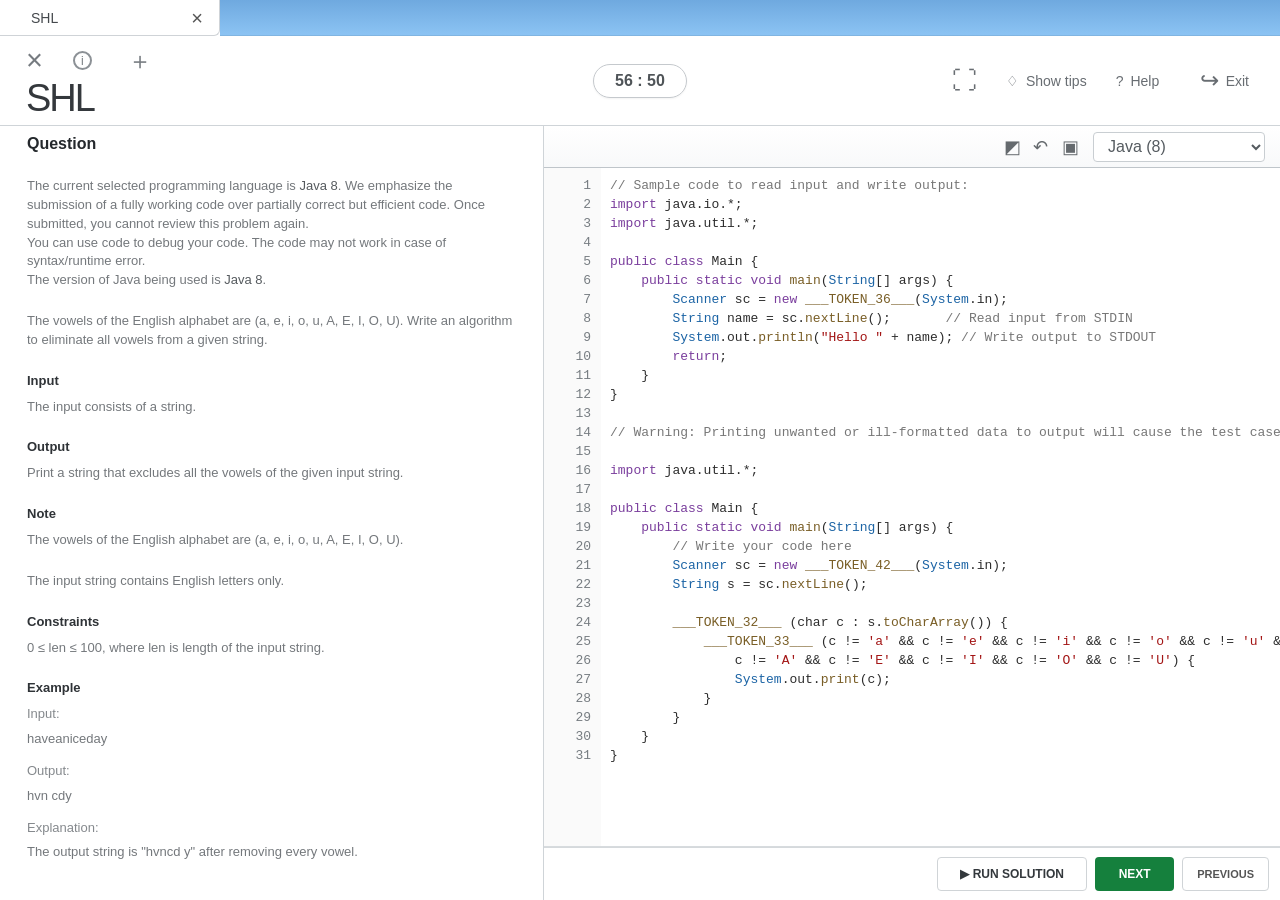
==== Coding_Simulator/index.html @ 2b2719f5 "Upload project" ====
<!DOCTYPE html>
<html lang="en">
<head>
  <meta charset="UTF-8" />
  <meta name="viewport" content="width=device-width, initial-scale=1.0" />
  <title>SHL Coding Assessment - Java</title>
  <link rel="stylesheet" href="style.css" />
</head>
<body>
  <div class="top-blue-strip" aria-hidden="true"></div>
  <div class="browser-tab">
    <span>SHL</span>
    <button aria-label="Close tab">×</button>
  </div>

  <div class="app">
    <header class="topbar">
      <div class="brand-area">
        <div class="browser-actions">
          <span class="close-icon">×</span>
          <span class="info-icon">i</span>
          <span class="page-icon">＋</span>
        </div>
        <div class="header-shl-logo">SHL</div>
      </div>

      <div class="timer" id="timer">56 : 51</div>

      <div class="top-actions">
        <button title="Fullscreen" id="fullscreenBtn">⛶</button>
        <button title="Tips">♢ <span>Show tips</span></button>
        <button title="Help">? <span>Help</span></button>
        <button title="Exit">↪ <span>Exit</span></button>
      </div>
    </header>

    <main class="workspace">
      <aside class="question-panel">
        <h2>Question</h2>

        <div id="questionContent"></div>
      </aside>

      <section class="coding-panel">
        <div class="editor-toolbar">
          <div class="toolbar-icons">
            <button id="themeBtn" title="Toggle editor theme">◩</button>
            <button id="undoBtn" title="Undo">↶</button>
            <button id="saveBtn" title="Save code">▣</button>
          </div>

          <select id="language">
            <option>Java (8)</option>
            <option>Java (17)</option>
          </select>
        </div>

        <div class="editor-wrap" id="editorWrap">
          <div class="line-numbers" id="lineNumbers"></div>
          <div class="editor">
            <pre class="highlight-layer" id="highlightLayer" aria-hidden="true"></pre>
            <textarea id="codeEditor" spellcheck="false"></textarea>
          </div>
        </div>

        <div class="test-output collapsed" id="testOutput">
          <button class="output-toggle" id="outputToggle">
            <span>⌃</span> Test Cases &amp; Output
          </button>
          <div class="output-content" id="outputContent"></div>
        </div>

        <footer class="bottom-bar">
          <button class="run-btn" id="runBtn">▶ RUN SOLUTION</button>
          <button class="next-btn" id="nextBtn">NEXT</button>
          <button class="prev-btn" id="prevBtn">PREVIOUS</button>
          <!-- <button class="next-btn" id="nextBtn">NEXT</button> -->
        </footer>
      </section>
    </main>
  </div>

  <script src="script.js"></script>
</body>
</html>
---- Coding_Simulator/style.css ----
* {
  box-sizing: border-box;
}

:root {
  --border: #d8dce0;
  --muted: #72777c;
  --text: #24282c;
  --blue: #006fe6;
  --dark-blue: #0058bd;
  --editor-bg: #ffffff;
  --code: #2d2d2d;
  --line-bg: #fafafa;
}

html, body {
  width: 100%;
  height: 100%;
  margin: 0;
  overflow: hidden;
  font-family: Arial, Helvetica, sans-serif;
  color: var(--text);
  background: #fff;
}

/* Thin blue browser/progress strip visible above the assessment, matching the reference. */
.top-blue-strip {
  position: fixed;
  z-index: 10;
  top: 0;
  left: 220px;
  right: 0;
  height: 36px;
  background: linear-gradient(to bottom, #6fa9df 0%, #8cc4f4 100%);
  box-shadow: inset 0 -1px rgba(0,0,0,.08);
}

button, select {
  font: inherit;
}

button {
  border: 0;
  background: transparent;
  cursor: pointer;
}

/* Small browser-like tab from the screenshot */
.browser-tab {
  height: 36px;
  width: 220px;
  border-right: 1px solid #cfd3d7;
  border-bottom: 1px solid #cfd3d7;
  border-radius: 0 0 6px 0;
  display: flex;
  align-items: center;
  justify-content: space-between;
  padding: 0 10px 0 31px;
  color: #45494d;
  font-size: 14px;
  background: #fff;
}

.browser-tab button {
  color: #555;
  font-size: 20px;
  line-height: 1;
}

.app {
  height: calc(100vh - 36px);
  min-height: 600px;
  display: flex;
  flex-direction: column;
}

/* Header */
.topbar {
  height: 90px;
  border-bottom: 1px solid #cfd4d8;
  display: grid;
  grid-template-columns: 1fr auto 1fr;
  align-items: center;
  position: relative;
  background: #fff;
}

.brand-area {
  height: 100%;
  position: relative;
}

.browser-actions {
  position: absolute;
  left: 26px;
  top: 8px;
  display: flex;
  align-items: center;
  gap: 30px;
  color: #767b80;
}

.header-shl-logo {
  position: absolute;
  left: 26px;
  bottom: 8px;
  font-size: 38px;
  letter-spacing: -2px;
  color: #34383c;
  font-weight: 400;
  line-height: 1;
}

.close-icon {
  font-size: 29px;
  font-weight: 300;
}

.info-icon {
  width: 19px;
  height: 19px;
  border: 2px solid #8c9196;
  border-radius: 50%;
  font-size: 12px;
  display: inline-flex;
  align-items: center;
  justify-content: center;
}

.page-icon {
  font-size: 24px;
  margin-left: 6px;
}

.timer {
  border: 1px solid #c5c9cd;
  border-radius: 22px;
  min-width: 94px;
  height: 34px;
  padding: 0 15px;
  display: flex;
  align-items: center;
  justify-content: center;
  font-size: 16px;
  font-weight: 600;
  color: #4f5458;
  box-shadow: 0 1px 2px rgba(0,0,0,.05);
}

.top-actions {
  justify-self: end;
  display: flex;
  align-items: center;
  gap: 17px;
  padding-right: 25px;
  color: #686d72;
}

.top-actions button {
  display: flex;
  align-items: center;
  gap: 7px;
  color: #686d72;
  font-size: 14px;
}

.top-actions button:first-child {
  font-size: 25px;
}

.top-actions button:nth-child(3) {
  width: 67px;
}

.top-actions button:nth-child(4) {
  font-size: 23px;
}

.top-actions span {
  font-size: 14px;
}

/* Main split */
.workspace {
  flex: 1;
  min-height: 0;
  display: grid;
  grid-template-columns: 42.5% 57.5%;
}

/* Question */
.question-panel {
  overflow-y: auto;
  padding: 9px 24px 40px 27px;
  border-right: 1px solid #cfd4d8;
  background: #fff;
}

.question-panel h2 {
  font-size: 16px;
  margin: 0 0 24px;
  font-weight: 700;
}

.question-copy {
  font-size: 13px;
  line-height: 1.45;
  color: #74787c;
  max-width: 690px;
}

.question-copy p {
  margin: 0 0 22px;
}

.question-copy .emphasis {
  color: #555a5e;
}

.question-copy h3 {
  font-size: 13px;
  color: #2f3337;
  margin: 0 0 7px;
}

.example-box {
  margin-top: 7px;
}

.example-box p {
  margin-bottom: 13px;
}

.example-label {
  color: #85898d;
  margin: 0 0 6px !important;
}

.answer-example {
  font-family: Arial, Helvetica, sans-serif;
  color: #7a7f83;
  margin-bottom: 18px !important;
}

/* Coding panel */
.coding-panel {
  min-width: 0;
  min-height: 0;
  display: flex;
  flex-direction: column;
  background: #fff;
}

.editor-toolbar {
  height: 42px;
  border-bottom: 1px solid #bfc5ca;
  display: flex;
  align-items: center;
  justify-content: flex-end;
  padding: 0 15px 0 10px;
  gap: 10px;
  background: linear-gradient(#fff, #f8f9fa);
}

.toolbar-icons {
  display: flex;
  align-items: center;
  gap: 4px;
  margin-right: 2px;
}

.toolbar-icons button {
  width: 25px;
  height: 25px;
  color: #656a6e;
  font-size: 18px;
  border-radius: 3px;
}

.toolbar-icons button:hover {
  background: #eef1f3;
}

#language {
  height: 30px;
  min-width: 172px;
  border: 1px solid #c9ced2;
  border-radius: 4px;
  padding: 0 10px;
  color: #555b60;
  background: #fff;
  outline: none;
}

/* Editor */
.editor-wrap {
  flex: 1;
  min-height: 0;
  display: flex;
  overflow: hidden;
  background: var(--editor-bg);
}

.line-numbers {
  width: 57px;
  flex: 0 0 57px;
  overflow: hidden;
  background: var(--line-bg);
  color: #777d82;
  text-align: right;
  padding: 8px 10px 20px 0;
  font: 13px/19px Consolas, "Courier New", monospace;
  user-select: none;
  border-right: 0 solid #eee;
}

.editor {
  position: relative;
  flex: 1;
  min-width: 0;
  overflow: hidden;
}

.highlight-layer,
#codeEditor {
  position: absolute;
  inset: 0;
  margin: 0;
  padding: 8px 15px 25px 9px;
  border: 0;
  white-space: pre;
  overflow: auto;
  tab-size: 4;
  font: 13px/19px Consolas, "Courier New", monospace;
}

.highlight-layer {
  color: var(--code);
  pointer-events: none;
  background: transparent;
  overflow: hidden;
}

#codeEditor {
  resize: none;
  outline: none;
  color: transparent;
  caret-color: #222;
  background: transparent;
  -webkit-text-fill-color: transparent;
}

#codeEditor::selection {
  background: rgba(0, 112, 230, .20);
}

/* Java syntax colors */
.kw { color: #7a3e9d; }
.type { color: #1c64a5; }
.str { color: #a31515; }
.num { color: #098658; }
.comment { color: #777; }
.method { color: #795e26; }
.op { color: #444; }
.annotation { color: #b06a00; }

.editor-wrap.dark {
  --editor-bg: #1e1f22;
  --line-bg: #25272b;
  --code: #e7e7e7;
}

.editor-wrap.dark .line-numbers {
  color: #8e939b;
}

.editor-wrap.dark #codeEditor {
  caret-color: #fff;
}

.editor-wrap.dark .kw { color: #c586c0; }
.editor-wrap.dark .type { color: #4ec9b0; }
.editor-wrap.dark .str { color: #ce9178; }
.editor-wrap.dark .num { color: #b5cea8; }
.editor-wrap.dark .comment { color: #6a9955; }
.editor-wrap.dark .method { color: #dcdcaa; }
.editor-wrap.dark .op { color: #d4d4d4; }

/* Test output/footer */
.test-output {
  height: 0;
  border-top: 1px solid #d7dbde;
  background: #fff;
  transition: height .2s ease;
  overflow: hidden;
}

.test-output.open {
  height: 130px;
}

.output-toggle {
  height: 32px;
  width: 100%;
  color: #8a8f93;
  font-size: 12px;
  text-align: left;
  padding-left: 14px;
}

.output-toggle span {
  display: inline-block;
  margin-right: 5px;
}

.output-content {
  padding: 2px 17px 15px;
  font: 12px/1.5 Consolas, monospace;
  color: #444;
  white-space: pre-wrap;
}

.bottom-bar {
  height: 53px;
  border-top: 1px solid #d5d9dc;
  display: flex;
  justify-content: flex-end;
  align-items: center;
  gap: 8px;
  padding: 0 11px;
  background: #fff;
}

.run-btn,
.next-btn {
  height: 34px;
  border-radius: 4px;
  font-size: 12px;
  font-weight: 700;
}

.run-btn {
  min-width: 150px;
  border: 1px solid #d0d4d7;
  color: #33383c;
  background: #fff;
}

.run-btn:hover {
  background: #f2f4f5;
}

.next-btn {
  min-width: 79px;
  color: #fff;
  background: #15803d;
  padding: 0 20px;
}

.next-btn:hover {
  background: #116c32;
}
.prev-btn {
    height: 34px;
    min-width: 85px;
    padding: 0 14px;
    border: 1px solid #d0d4d7;
    border-radius: 4px;
    background: #fff;
    color: #555;
    font-size: 11px;
    font-weight: 700;
}

.prev-btn:hover {
    background: #f2f4f5;
}
/* Responsive */
@media (max-width: 900px) {
  .workspace {
    grid-template-columns: 38% 62%;
  }

  .question-panel {
    padding-right: 20px;
  }

  .top-actions {
    gap: 8px;
    padding-right: 10px;
  }

  .top-actions span {
    display: none;
  }
}

@media (max-width: 680px) {
  .workspace {
    grid-template-columns: 1fr;
  }

  .question-panel {
    display: none;
  }

  .topbar {
    grid-template-columns: 1fr auto 1fr;
  }
}


/* Reference target: 1920 × 1080 */
@media (min-width: 1600px) {
  .topbar { height: 90px; }
  .workspace { grid-template-columns: 43% 57%; }
}
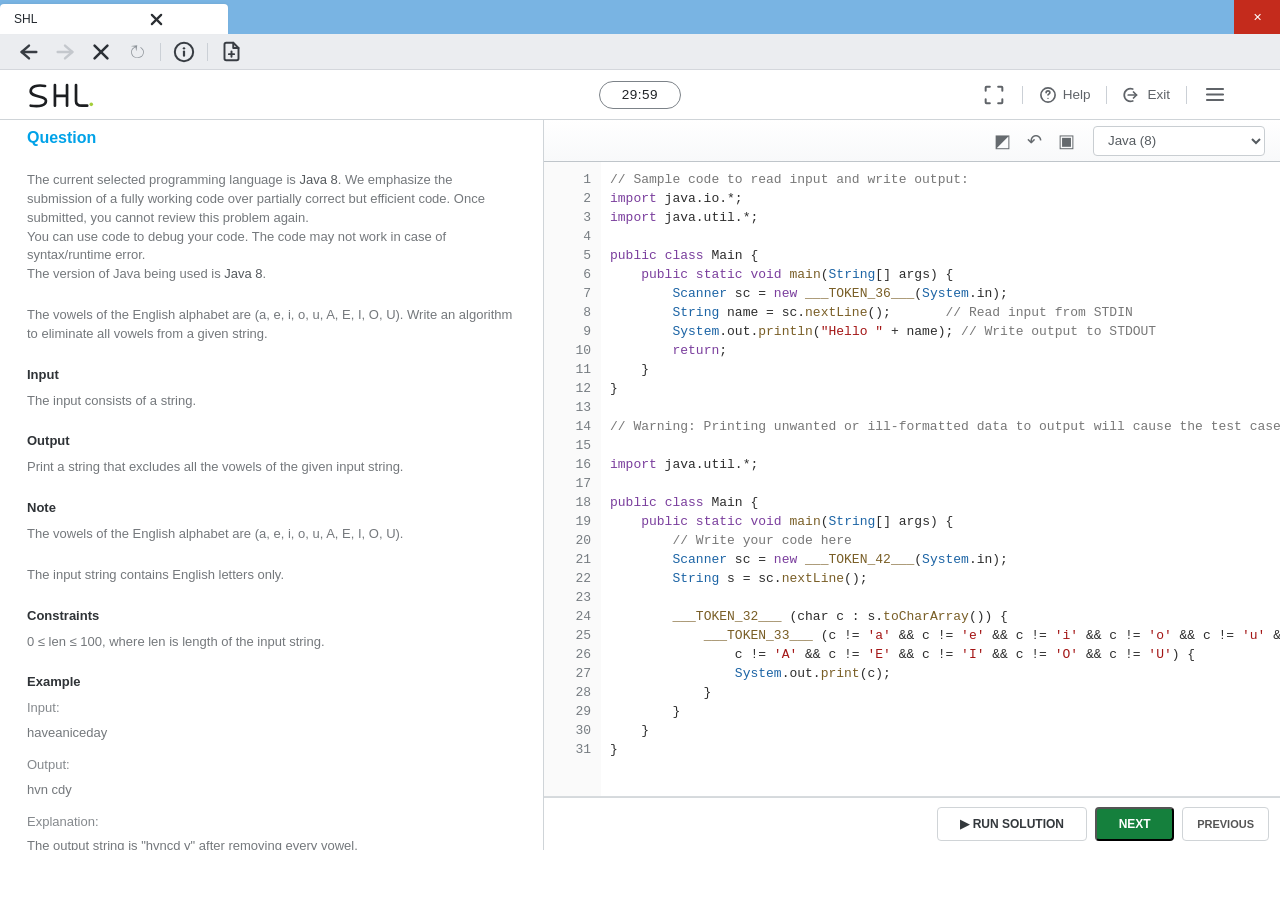
==== commit ee9a9a7f: "Update assessment header and countdown timer" ====
--- a/Coding_Simulator/index.html
+++ b/Coding_Simulator/index.html
@@ -7,30 +7,118 @@
   <link rel="stylesheet" href="style.css" />
 </head>
 <body>
-  <div class="top-blue-strip" aria-hidden="true"></div>
-  <div class="browser-tab">
-    <span>SHL</span>
-    <button aria-label="Close tab">×</button>
+  <!-- Top Window Title / Tab Bar -->
+  <div class="window-tab-bar">
+    <div class="browser-tab">
+      <span class="tab-title">SHL</span>
+      <button class="tab-close-btn" id="tabCloseBtn" aria-label="Close tab">
+        <svg width="13" height="13" viewBox="0 0 14 14" fill="none" stroke="currentColor" stroke-width="2.4" stroke-linecap="round">
+          <line x1="2" y1="2" x2="12" y2="12"></line>
+          <line x1="2" y1="12" x2="12" y2="2"></line>
+        </svg>
+      </button>
+    </div>
+    <div class="window-controls">
+      <button class="window-close-btn" id="windowCloseBtn" aria-label="Close window">✕</button>
+    </div>
+  </div>
+
+  <!-- Browser Navigation Toolbar -->
+  <div class="browser-toolbar">
+    <button class="toolbar-btn" id="toolbarBack" title="Back" aria-label="Back">
+      <svg width="22" height="22" viewBox="0 0 24 24" fill="none" stroke="currentColor" stroke-width="2.6" stroke-linecap="round" stroke-linejoin="round">
+        <line x1="20" y1="12" x2="4" y2="12"></line>
+        <polyline points="12 19 4 12 12 5"></polyline>
+      </svg>
+    </button>
+    <button class="toolbar-btn disabled" id="toolbarForward" title="Forward" aria-label="Forward" disabled>
+      <svg width="22" height="22" viewBox="0 0 24 24" fill="none" stroke="currentColor" stroke-width="2.6" stroke-linecap="round" stroke-linejoin="round">
+        <line x1="4" y1="12" x2="20" y2="12"></line>
+        <polyline points="12 5 20 12 12 19"></polyline>
+      </svg>
+    </button>
+    <button class="toolbar-btn" id="toolbarStop" title="Stop" aria-label="Stop">
+      <svg width="22" height="22" viewBox="0 0 24 24" fill="none" stroke="currentColor" stroke-width="2.8" stroke-linecap="round" stroke-linejoin="round">
+        <line x1="19" y1="5" x2="5" y2="19"></line>
+        <line x1="5" y1="5" x2="19" y2="19"></line>
+      </svg>
+    </button>
+    <button class="toolbar-btn" id="toolbarReload" title="Reload" aria-label="Reload">
+      <svg width="19" height="19" viewBox="0 0 24 24" fill="currentColor">
+        <path d="M12 20c-2.67 0-4.62-.58-5.85-1.75C4.72 16.9 4 14.96 4 12.44c0-2.85 1.61-4.98 4.82-6.4L4.1 5.36v-.39L11.69 4l-1.02 7.08h-.41L9.54 6.62C6.46 8.04 4.92 9.98 4.92 12.44c0 2.19.65 3.91 1.95 5.14 1.1 1.03 2.81 1.55 5.13 1.55 2.32 0 4.1-.58 5.33-1.75 1.17-1.1 1.75-2.75 1.75-4.94 0-1.75-1.2-3.59-3.59-5.53l.61-.58c2.6 1.94 3.9 3.97 3.9 6.11 0 2.45-.68 4.33-2.05 5.62C16.58 19.35 14.6 20 12 20z"/>
+      </svg>
+    </button>
+    <span class="toolbar-divider" aria-hidden="true"></span>
+    <button class="toolbar-btn" id="toolbarInfo" title="Information" aria-label="Information">
+      <svg width="22" height="22" viewBox="0 0 24 24" fill="none" stroke="currentColor" stroke-width="2.2" stroke-linecap="round" stroke-linejoin="round">
+        <circle cx="12" cy="12" r="10"></circle>
+        <line x1="12" y1="16" x2="12" y2="11.5" stroke-width="2.4"></line>
+        <circle cx="12" cy="8" r="1.3" fill="currentColor" stroke="none"></circle>
+      </svg>
+    </button>
+    <span class="toolbar-divider" aria-hidden="true"></span>
+    <button class="toolbar-btn" id="toolbarDoc" title="Document" aria-label="Document">
+      <svg width="21" height="21" viewBox="0 0 24 24" fill="none" stroke="currentColor" stroke-width="2.2" stroke-linecap="round" stroke-linejoin="round">
+        <path d="M14 2H6a2 2 0 0 0-2 2v16a2 2 0 0 0 2 2h12a2 2 0 0 0 2-2V8z"></path>
+        <polyline points="14 2 14 8 20 8"></polyline>
+        <line x1="12" y1="18" x2="12" y2="12" stroke-width="2.2"></line>
+        <line x1="9" y1="15" x2="15" y2="15" stroke-width="2.2"></line>
+      </svg>
+    </button>
   </div>
 
   <div class="app">
     <header class="topbar">
-      <div class="brand-area">
-        <div class="browser-actions">
-          <span class="close-icon">×</span>
-          <span class="info-icon">i</span>
-          <span class="page-icon">＋</span>
-        </div>
-        <div class="header-shl-logo">SHL</div>
+      <div class="logo" title="SHL">
+        <svg class="shl-logo-svg" viewBox="0 0 78 30" width="70" height="27" fill="none" xmlns="http://www.w3.org/2000/svg" aria-label="SHL">
+          <!-- S -->
+          <path d="M 19 5.5 C 10 4 3 6 3 11.5 C 3 18.5 20 16 20 22 C 20 27.5 13 28.8 3 27.5" stroke="#1c1e21" stroke-width="3" stroke-linecap="round" stroke-linejoin="round"/>
+          <!-- H -->
+          <path d="M 30 4.5 L 30 27.5 M 43.5 4.5 L 43.5 27.5 M 30 16.5 L 43.5 16.5" stroke="#1c1e21" stroke-width="3" stroke-linecap="round" stroke-linejoin="round"/>
+          <!-- L -->
+          <path d="M 53.5 4.5 L 53.5 22.5 C 53.5 26 56 27.5 60 27.5 L 66 27.5" stroke="#1c1e21" stroke-width="3" stroke-linecap="round" stroke-linejoin="round"/>
+          <!-- Lime Dot -->
+          <circle cx="70.5" cy="26" r="2" fill="#a4ce3a"/>
+        </svg>
       </div>
 
-      <div class="timer" id="timer">56 : 51</div>
+      <div class="timer" id="timer">30:00</div>
 
       <div class="top-actions">
-        <button title="Fullscreen" id="fullscreenBtn">⛶</button>
-        <button title="Tips">♢ <span>Show tips</span></button>
-        <button title="Help">? <span>Help</span></button>
-        <button title="Exit">↪ <span>Exit</span></button>
+        <button class="icon-btn fullscreen-btn" id="fullscreenBtn" title="Fullscreen" aria-label="Fullscreen">
+          <svg class="header-icon" width="20" height="20" viewBox="0 0 24 24" fill="none" stroke="currentColor" stroke-width="2.4" stroke-linecap="round" stroke-linejoin="round">
+            <path d="M7 2H3a1 1 0 0 0-1 1v4"></path>
+            <path d="M17 2h4a1 1 0 0 1 1 1v4"></path>
+            <path d="M7 22H3a1 1 0 0 1-1-1v-4"></path>
+            <path d="M17 22h4a1 1 0 0 0 1-1v-4"></path>
+          </svg>
+        </button>
+        <span class="action-divider" aria-hidden="true"></span>
+        <button class="text-btn" id="helpBtn" title="Help" aria-label="Help">
+          <svg class="header-icon" width="18" height="18" viewBox="0 0 24 24" fill="none" stroke="currentColor" stroke-width="2.2" stroke-linecap="round" stroke-linejoin="round">
+            <circle cx="12" cy="12" r="9.5"></circle>
+            <path d="M9.5 9a2.5 2.5 0 0 1 5 0c0 1.5-2.5 2-2.5 3"></path>
+            <circle cx="12" cy="16.5" r="0.9" fill="currentColor" stroke="none"></circle>
+          </svg>
+          <span>Help</span>
+        </button>
+        <span class="action-divider" aria-hidden="true"></span>
+        <button class="text-btn" id="exitBtn" title="Exit" aria-label="Exit">
+          <svg class="header-icon" width="18" height="18" viewBox="0 0 24 24" fill="none" stroke="currentColor" stroke-width="2.3" stroke-linecap="round" stroke-linejoin="round">
+            <path d="M13 4 A 8.5 8.5 0 1 0 13 20"></path>
+            <polyline points="14 8 18 12 14 16"></polyline>
+            <line x1="7" y1="12" x2="18" y2="12"></line>
+          </svg>
+          <span>Exit</span>
+        </button>
+        <span class="action-divider" aria-hidden="true"></span>
+        <button class="menu-btn" id="menuBtn" title="Menu" aria-label="Menu">
+          <svg width="18" height="15" viewBox="0 0 20 16" fill="none" stroke="currentColor" stroke-width="2.2" stroke-linecap="round" stroke-linejoin="round">
+            <line x1="1" y1="2" x2="19" y2="2"></line>
+            <line x1="1" y1="8" x2="19" y2="8"></line>
+            <line x1="1" y1="14" x2="19" y2="14"></line>
+          </svg>
+        </button>
       </div>
     </header>
 
--- a/Coding_Simulator/style.css
+++ b/Coding_Simulator/style.css
@@ -23,52 +23,147 @@
   background: #fff;
 }
 
-/* Thin blue browser/progress strip visible above the assessment, matching the reference. */
-.top-blue-strip {
-  position: fixed;
-  z-index: 10;
-  top: 0;
-  left: 220px;
-  right: 0;
+/* Top Window / Tab Strip */
+/* Top Window / Tab Strip */
+.window-tab-bar {
+  height: 34px;
+  width: 100%;
+  background: #79B4E3;
+  display: flex;
+  align-items: flex-end;
+  justify-content: space-between;
+  padding: 0;
+  position: relative;
+  user-select: none;
+}
+
+.browser-tab {
+  height: 30px;
+  width: 228px;
+  background: #ffffff;
+  border-radius: 4px 4px 0 0;
+  display: inline-flex;
+  align-items: center;
+  padding: 0 14px;
+  position: relative;
+  color: #24292f;
+  font-size: 12px;
+  font-family: -apple-system, BlinkMacSystemFont, "Segoe UI", Roboto, Helvetica, Arial, sans-serif;
+  font-weight: 500;
+  box-shadow: 0 -1px 3px rgba(0, 0, 0, 0.05);
+  box-sizing: border-box;
+}
+
+.tab-title {
+  letter-spacing: 0.1px;
+}
+
+.tab-close-btn {
+  width: 20px;
+  height: 20px;
+  display: inline-flex;
+  align-items: center;
+  justify-content: center;
+  border-radius: 50%;
+  border: none;
+  background: transparent;
+  color: #2b2f33;
+  cursor: pointer;
+  padding: 0;
+  margin-left: auto;
+  margin-right: 48px;
+  transition: background 0.15s, color 0.15s;
+}
+
+.tab-close-btn:hover {
+  background: rgba(0, 0, 0, 0.12);
+  color: #000;
+}
+
+.window-controls {
+  height: 100%;
+  display: flex;
+  align-items: stretch;
+}
+
+.window-close-btn {
+  width: 46px;
+  height: 100%;
+  display: flex;
+  align-items: center;
+  justify-content: center;
+  font-size: 11px;
+  color: #ffffff;
+  background: #c42b1c;
+  cursor: pointer;
+  border: none;
+  transition: background 0.15s;
+}
+
+.window-close-btn:hover {
+  background: #e81123;
+}
+
+/* Browser Navigation Toolbar */
+.browser-toolbar {
   height: 36px;
-  background: linear-gradient(to bottom, #6fa9df 0%, #8cc4f4 100%);
-  box-shadow: inset 0 -1px rgba(0,0,0,.08);
-}
-
-button, select {
-  font: inherit;
-}
-
-button {
-  border: 0;
+  width: 100%;
+  background: #ebedf0;
+  border-bottom: 1px solid #d4d7dc;
+  display: flex;
+  align-items: center;
+  padding: 0 14px;
+  gap: 6px;
+  user-select: none;
+}
+
+.toolbar-btn {
+  width: 30px;
+  height: 30px;
+  display: inline-flex;
+  align-items: center;
+  justify-content: center;
+  color: #383d43;
+  border-radius: 3px;
+  border: none;
   background: transparent;
   cursor: pointer;
-}
-
-/* Small browser-like tab from the screenshot */
-.browser-tab {
-  height: 36px;
-  width: 220px;
-  border-right: 1px solid #cfd3d7;
-  border-bottom: 1px solid #cfd3d7;
-  border-radius: 0 0 6px 0;
-  display: flex;
-  align-items: center;
-  justify-content: space-between;
-  padding: 0 10px 0 31px;
-  color: #45494d;
-  font-size: 14px;
-  background: #fff;
-}
-
-.browser-tab button {
-  color: #555;
-  font-size: 20px;
-  line-height: 1;
+  padding: 0;
+  transition: background 0.15s, color 0.15s;
+}
+
+.toolbar-btn:hover:not(.disabled) {
+  background: rgba(0, 0, 0, 0.08);
+  color: #111;
+}
+
+.toolbar-btn.disabled {
+  color: #b8bcc2;
+  cursor: default;
+  opacity: 0.75;
+}
+
+#toolbarStop {
+  color: #2b3036;
+}
+
+#toolbarReload {
+  color: #8c9298;
+}
+
+#toolbarReload:hover {
+  color: #63686e;
+}
+
+.toolbar-divider {
+  width: 1px;
+  height: 18px;
+  background-color: #cbd0d6;
+  margin: 0 2px;
 }
 
 .app {
-  height: calc(100vh - 36px);
+  height: calc(100vh - 120px);
   min-height: 600px;
   display: flex;
   flex-direction: column;
@@ -76,108 +171,105 @@
 
 /* Header */
 .topbar {
-  height: 90px;
+  height: 50px;
   border-bottom: 1px solid #cfd4d8;
   display: grid;
   grid-template-columns: 1fr auto 1fr;
   align-items: center;
   position: relative;
   background: #fff;
-}
-
-.brand-area {
-  height: 100%;
-  position: relative;
-}
-
-.browser-actions {
-  position: absolute;
-  left: 26px;
-  top: 8px;
-  display: flex;
-  align-items: center;
-  gap: 30px;
-  color: #767b80;
-}
-
-.header-shl-logo {
-  position: absolute;
-  left: 26px;
-  bottom: 8px;
-  font-size: 38px;
-  letter-spacing: -2px;
-  color: #34383c;
-  font-weight: 400;
-  line-height: 1;
-}
-
-.close-icon {
-  font-size: 29px;
-  font-weight: 300;
-}
-
-.info-icon {
-  width: 19px;
-  height: 19px;
-  border: 2px solid #8c9196;
-  border-radius: 50%;
-  font-size: 12px;
-  display: inline-flex;
+  padding: 0 28px;
+}
+
+.logo {
+  display: flex;
+  align-items: center;
+  user-select: none;
+  cursor: default;
+}
+
+.timer {
+  border: 1px solid #7c8288;
+  border-radius: 999px;
+  min-width: 82px;
+  height: 28px;
+  padding: 0 14px;
+  display: flex;
   align-items: center;
   justify-content: center;
-}
-
-.page-icon {
-  font-size: 24px;
-  margin-left: 6px;
-}
-
-.timer {
-  border: 1px solid #c5c9cd;
-  border-radius: 22px;
-  min-width: 94px;
-  height: 34px;
-  padding: 0 15px;
-  display: flex;
-  align-items: center;
-  justify-content: center;
-  font-size: 16px;
-  font-weight: 600;
-  color: #4f5458;
-  box-shadow: 0 1px 2px rgba(0,0,0,.05);
+  font-size: 13.5px;
+  font-weight: 500;
+  color: #202327;
+  letter-spacing: 0.5px;
 }
 
 .top-actions {
   justify-self: end;
   display: flex;
   align-items: center;
-  gap: 17px;
+  gap: 12px;
   padding-right: 25px;
-  color: #686d72;
+  color: #5f6368;
 }
 
 .top-actions button {
-  display: flex;
-  align-items: center;
-  gap: 7px;
-  color: #686d72;
-  font-size: 14px;
-}
-
-.top-actions button:first-child {
-  font-size: 25px;
-}
-
-.top-actions button:nth-child(3) {
-  width: 67px;
-}
-
-.top-actions button:nth-child(4) {
-  font-size: 23px;
-}
-
-.top-actions span {
-  font-size: 14px;
+  background: none;
+  border: none;
+  padding: 0;
+  margin: 0;
+  display: inline-flex;
+  align-items: center;
+  cursor: pointer;
+  color: #5f6368;
+  font-family: inherit;
+  line-height: 1;
+  transition: color 0.15s ease;
+}
+
+.top-actions button:hover {
+  color: #202327;
+}
+
+.top-actions .fullscreen-btn {
+  width: 24px;
+  height: 24px;
+  display: inline-flex;
+  align-items: center;
+  justify-content: center;
+}
+
+.top-actions .text-btn {
+  gap: 6px;
+  font-size: 13.5px;
+  font-weight: 500;
+}
+
+.top-actions .text-btn span {
+  font-size: 13.5px;
+  color: inherit;
+  font-weight: 500;
+}
+
+.top-actions .menu-btn {
+  width: 24px;
+  height: 24px;
+  display: inline-flex;
+  align-items: center;
+  justify-content: center;
+}
+
+.top-actions .header-icon {
+  display: block;
+  flex-shrink: 0;
+}
+
+.action-divider {
+  width: 1px;
+  height: 18px;
+  background-color: #cbd0d6;
+  margin: 0 4px;
+  display: block;
+  flex-shrink: 0;
 }
 
 /* Main split */
@@ -200,6 +292,7 @@
   font-size: 16px;
   margin: 0 0 24px;
   font-weight: 700;
+  color: #00a2e8;
 }
 
 .question-copy {
@@ -265,22 +358,30 @@
 .toolbar-icons {
   display: flex;
   align-items: center;
-  gap: 4px;
-  margin-right: 2px;
+  gap: 6px;
+  margin-right: 4px;
 }
 
 .toolbar-icons button {
-  width: 25px;
-  height: 25px;
+  width: 26px;
+  height: 26px;
+  background: transparent;
+  border: none;
+  cursor: pointer;
   color: #656a6e;
   font-size: 18px;
+  display: inline-flex;
+  align-items: center;
+  justify-content: center;
+  padding: 0;
   border-radius: 3px;
+  transition: color 0.15s ease, background 0.15s ease;
 }
 
 .toolbar-icons button:hover {
-  background: #eef1f3;
-}
-
+  background: rgba(0, 0, 0, 0.06);
+  color: #202327;
+}
 #language {
   height: 30px;
   min-width: 172px;
